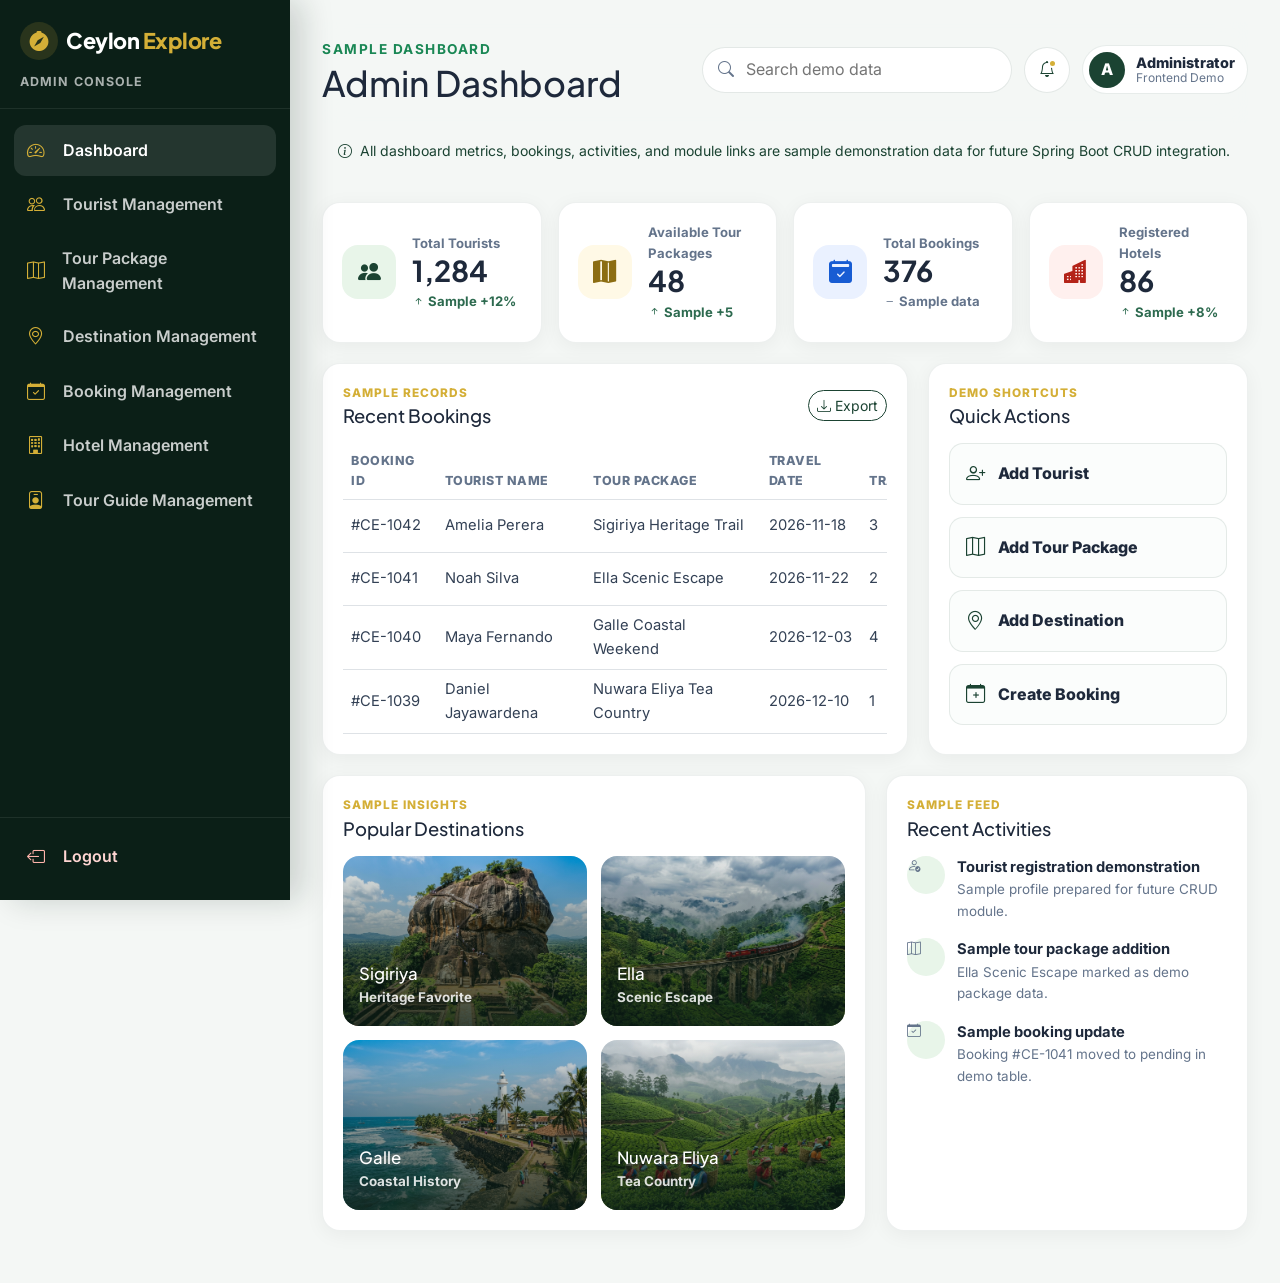
==== tourism-management/admin-dashboard.html @ 9475d103 "Add hotel management functionality with local storage support - Implemented hotel management feature" ====
<!DOCTYPE html>
<html lang="en">
<head>
    <meta charset="UTF-8">
    <meta name="viewport" content="width=device-width, initial-scale=1.0">
    <title>Admin Dashboard | Ceylon Explore</title>
    <meta name="description" content="Ceylon Explore administrator dashboard frontend demonstration with sample tourism management data.">

    <!-- Google Fonts -->
    <link rel="preconnect" href="https://fonts.googleapis.com">
    <link rel="preconnect" href="https://fonts.gstatic.com" crossorigin>
    <link href="https://fonts.googleapis.com/css2?family=Inter:wght@300;400;500;600;700&family=Plus+Jakarta+Sans:wght@400;500;600;700;800&display=swap" rel="stylesheet">

    <!-- Bootstrap 5 CSS -->
    <link href="https://cdn.jsdelivr.net/npm/bootstrap@5.3.2/dist/css/bootstrap.min.css" rel="stylesheet">

    <!-- Bootstrap Icons -->
    <link rel="stylesheet" href="https://cdn.jsdelivr.net/npm/bootstrap-icons@1.11.1/font/bootstrap-icons.css">

    <!-- Shared and Page CSS -->
    <link rel="stylesheet" href="css/style.css">
    <link rel="stylesheet" href="css/admin-dashboard.css">
</head>
<body class="admin-dashboard-body">
    <div class="dashboard-shell">
        <aside class="admin-sidebar" id="adminSidebar" aria-label="Admin dashboard navigation">
            <div class="sidebar-header">
                <a class="admin-brand d-flex align-items-center text-decoration-none" href="index.html" aria-label="Ceylon Explore home">
                    <span class="brand-icon me-2">
                        <i class="bi bi-compass-fill"></i>
                    </span>
                    <span class="brand-text">Ceylon <span class="text-gold">Explore</span></span>
                </a>
                <span class="sidebar-label">Admin Console</span>
            </div>

            <nav class="sidebar-nav">
                <a class="sidebar-link active" href="#dashboardOverview" data-module="Dashboard">
                    <i class="bi bi-speedometer2"></i>
                    <span>Dashboard</span>
                </a>
                <a class="sidebar-link module-placeholder" href="#" data-module="Tourist Management">
                    <i class="bi bi-people"></i>
                    <span>Tourist Management</span>
                </a>
                <a class="sidebar-link module-placeholder" href="#" data-module="Tour Package Management">
                    <i class="bi bi-map"></i>
                    <span>Tour Package Management</span>
                </a>
                <a class="sidebar-link" href="destinations.html" data-module="Destination Management">
                    <i class="bi bi-geo-alt"></i>
                    <span>Destination Management</span>
                </a>
                <a class="sidebar-link module-placeholder" href="#" data-module="Booking Management">
                    <i class="bi bi-calendar-check"></i>
                    <span>Booking Management</span>
                </a>
                <a class="sidebar-link" href="hotels.html" data-module="Hotel Management">
                    <i class="bi bi-building"></i>
                    <span>Hotel Management</span>
                </a>
                <a class="sidebar-link module-placeholder" href="#" data-module="Tour Guide Management">
                    <i class="bi bi-person-badge"></i>
                    <span>Tour Guide Management</span>
                </a>
            </nav>

            <div class="sidebar-footer">
                <a class="sidebar-link logout-link" href="admin-login.html">
                    <i class="bi bi-box-arrow-left"></i>
                    <span>Logout</span>
                </a>
            </div>
        </aside>

        <div class="sidebar-backdrop" id="sidebarBackdrop" aria-hidden="true"></div>

        <main class="dashboard-main" id="dashboardOverview">
            <header class="admin-topbar">
                <div class="d-flex align-items-center gap-3">
                    <button class="icon-button sidebar-toggle" type="button" id="sidebarToggle" aria-label="Toggle sidebar" aria-controls="adminSidebar" aria-expanded="false">
                        <i class="bi bi-list"></i>
                    </button>
                    <div>
                        <span class="section-badge text-uppercase fw-bold text-success">Sample Dashboard</span>
                        <h1 class="page-title mb-0">Admin Dashboard</h1>
                    </div>
                </div>

                <div class="topbar-actions">
                    <label class="search-box" for="dashboardSearch">
                        <i class="bi bi-search"></i>
                        <input type="search" id="dashboardSearch" placeholder="Search demo data">
                    </label>
                    <button class="icon-button notification-button" type="button" id="notificationButton" aria-label="View notifications">
                        <i class="bi bi-bell"></i>
                        <span class="notification-dot" aria-hidden="true"></span>
                    </button>
                    <div class="admin-profile" aria-label="Administrator profile">
                        <span class="profile-avatar">A</span>
                        <div>
                            <span class="profile-name">Administrator</span>
                            <span class="profile-role">Frontend Demo</span>
                        </div>
                    </div>
                </div>
            </header>

            <div class="demo-note alert alert-success-subtle text-emerald border-0 rounded-3 small mb-4" role="note">
                <i class="bi bi-info-circle me-1"></i>
                All dashboard metrics, bookings, activities, and module links are sample demonstration data for future Spring Boot CRUD integration.
            </div>

            <section class="stats-grid" aria-label="Sample dashboard statistics">
                <article class="stat-card">
                    <div class="stat-icon emerald"><i class="bi bi-people-fill"></i></div>
                    <div>
                        <span class="stat-label">Total Tourists</span>
                        <strong class="stat-value">1,284</strong>
                        <span class="stat-trend positive"><i class="bi bi-arrow-up-short"></i> Sample +12%</span>
                    </div>
                </article>
                <article class="stat-card">
                    <div class="stat-icon gold"><i class="bi bi-map-fill"></i></div>
                    <div>
                        <span class="stat-label">Available Tour Packages</span>
                        <strong class="stat-value">48</strong>
                        <span class="stat-trend positive"><i class="bi bi-arrow-up-short"></i> Sample +5</span>
                    </div>
                </article>
                <article class="stat-card">
                    <div class="stat-icon blue"><i class="bi bi-calendar2-check-fill"></i></div>
                    <div>
                        <span class="stat-label">Total Bookings</span>
                        <strong class="stat-value">376</strong>
                        <span class="stat-trend neutral"><i class="bi bi-dash"></i> Sample data</span>
                    </div>
                </article>
                <article class="stat-card">
                    <div class="stat-icon rose"><i class="bi bi-buildings-fill"></i></div>
                    <div>
                        <span class="stat-label">Registered Hotels</span>
                        <strong class="stat-value">86</strong>
                        <span class="stat-trend positive"><i class="bi bi-arrow-up-short"></i> Sample +8%</span>
                    </div>
                </article>
            </section>

            <div class="dashboard-content-grid">
                <section class="dashboard-panel bookings-panel">
                    <div class="panel-header">
                        <div>
                            <span class="panel-eyebrow">Sample Records</span>
                            <h2>Recent Bookings</h2>
                        </div>
                        <button class="btn btn-outline-emerald btn-sm rounded-pill demo-action" type="button" data-action="Export bookings">
                            <i class="bi bi-download me-1"></i>Export
                        </button>
                    </div>

                    <div class="table-responsive">
                        <table class="table align-middle admin-table">
                            <thead>
                                <tr>
                                    <th scope="col">Booking ID</th>
                                    <th scope="col">Tourist Name</th>
                                    <th scope="col">Tour Package</th>
                                    <th scope="col">Travel Date</th>
                                    <th scope="col">Travelers</th>
                                    <th scope="col">Booking Status</th>
                                    <th scope="col">Actions</th>
                                </tr>
                            </thead>
                            <tbody>
                                <tr>
                                    <td>#CE-1042</td>
                                    <td>Amelia Perera</td>
                                    <td>Sigiriya Heritage Trail</td>
                                    <td>2026-11-18</td>
                                    <td>3</td>
                                    <td><span class="status-badge confirmed">Confirmed</span></td>
                                    <td>
                                        <button class="table-action demo-action" type="button" data-action="View booking #CE-1042" aria-label="View booking CE-1042"><i class="bi bi-eye"></i></button>
                                    </td>
                                </tr>
                                <tr>
                                    <td>#CE-1041</td>
                                    <td>Noah Silva</td>
                                    <td>Ella Scenic Escape</td>
                                    <td>2026-11-22</td>
                                    <td>2</td>
                                    <td><span class="status-badge pending">Pending</span></td>
                                    <td>
                                        <button class="table-action demo-action" type="button" data-action="View booking #CE-1041" aria-label="View booking CE-1041"><i class="bi bi-eye"></i></button>
                                    </td>
                                </tr>
                                <tr>
                                    <td>#CE-1040</td>
                                    <td>Maya Fernando</td>
                                    <td>Galle Coastal Weekend</td>
                                    <td>2026-12-03</td>
                                    <td>4</td>
                                    <td><span class="status-badge confirmed">Confirmed</span></td>
                                    <td>
                                        <button class="table-action demo-action" type="button" data-action="View booking #CE-1040" aria-label="View booking CE-1040"><i class="bi bi-eye"></i></button>
                                    </td>
                                </tr>
                                <tr>
                                    <td>#CE-1039</td>
                                    <td>Daniel Jayawardena</td>
                                    <td>Nuwara Eliya Tea Country</td>
                                    <td>2026-12-10</td>
                                    <td>1</td>
                                    <td><span class="status-badge cancelled">Cancelled</span></td>
                                    <td>
                                        <button class="table-action demo-action" type="button" data-action="View booking #CE-1039" aria-label="View booking CE-1039"><i class="bi bi-eye"></i></button>
                                    </td>
                                </tr>
                            </tbody>
                        </table>
                    </div>
                </section>

                <section class="dashboard-panel quick-actions-panel">
                    <div class="panel-header">
                        <div>
                            <span class="panel-eyebrow">Demo Shortcuts</span>
                            <h2>Quick Actions</h2>
                        </div>
                    </div>
                    <div class="quick-actions-list">
                        <button class="quick-action demo-action" type="button" data-action="Add Tourist">
                            <i class="bi bi-person-plus"></i>
                            <span>Add Tourist</span>
                        </button>
                        <button class="quick-action demo-action" type="button" data-action="Add Tour Package">
                            <i class="bi bi-map"></i>
                            <span>Add Tour Package</span>
                        </button>
                        <button class="quick-action demo-action" type="button" data-action="Add Destination">
                            <i class="bi bi-geo-alt"></i>
                            <span>Add Destination</span>
                        </button>
                        <button class="quick-action demo-action" type="button" data-action="Create Booking">
                            <i class="bi bi-calendar-plus"></i>
                            <span>Create Booking</span>
                        </button>
                    </div>
                </section>
            </div>

            <div class="dashboard-content-grid lower-grid">
                <section class="dashboard-panel destinations-panel">
                    <div class="panel-header">
                        <div>
                            <span class="panel-eyebrow">Sample Insights</span>
                            <h2>Popular Destinations</h2>
                        </div>
                    </div>
                    <div class="destination-mini-grid">
                        <article class="destination-mini-card">
                            <img src="assets/images/sigiriya.jpg" alt="Sigiriya Rock Fortress">
                            <div>
                                <h3>Sigiriya</h3>
                                <span>Heritage Favorite</span>
                            </div>
                        </article>
                        <article class="destination-mini-card">
                            <img src="assets/images/ella.jpg" alt="Ella mountains and bridge">
                            <div>
                                <h3>Ella</h3>
                                <span>Scenic Escape</span>
                            </div>
                        </article>
                        <article class="destination-mini-card">
                            <img src="assets/images/galle.jpg" alt="Galle Fort coastline">
                            <div>
                                <h3>Galle</h3>
                                <span>Coastal History</span>
                            </div>
                        </article>
                        <article class="destination-mini-card">
                            <img src="assets/images/nuwara-eliya.jpg" alt="Nuwara Eliya tea hills">
                            <div>
                                <h3>Nuwara Eliya</h3>
                                <span>Tea Country</span>
                            </div>
                        </article>
                    </div>
                </section>

                <section class="dashboard-panel activities-panel">
                    <div class="panel-header">
                        <div>
                            <span class="panel-eyebrow">Sample Feed</span>
                            <h2>Recent Activities</h2>
                        </div>
                    </div>
                    <ul class="activity-list">
                        <li>
                            <span class="activity-icon"><i class="bi bi-person-check"></i></span>
                            <div>
                                <strong>Tourist registration demonstration</strong>
                                <span>Sample profile prepared for future CRUD module.</span>
                            </div>
                        </li>
                        <li>
                            <span class="activity-icon"><i class="bi bi-map"></i></span>
                            <div>
                                <strong>Sample tour package addition</strong>
                                <span>Ella Scenic Escape marked as demo package data.</span>
                            </div>
                        </li>
                        <li>
                            <span class="activity-icon"><i class="bi bi-calendar-check"></i></span>
                            <div>
                                <strong>Sample booking update</strong>
                                <span>Booking #CE-1041 moved to pending in demo table.</span>
                            </div>
                        </li>
                    </ul>
                </section>
            </div>
        </main>
    </div>

    <div class="toast-container position-fixed bottom-0 end-0 p-3">
        <div id="demoToast" class="toast border-0 shadow-lg" role="status" aria-live="polite" aria-atomic="true">
            <div class="toast-header bg-emerald text-white">
                <i class="bi bi-info-circle me-2 text-gold"></i>
                <strong class="me-auto">Ceylon Explore Demo</strong>
                <button type="button" class="btn-close btn-close-white" data-bs-dismiss="toast" aria-label="Close"></button>
            </div>
            <div class="toast-body" id="demoToastBody"></div>
        </div>
    </div>

    <!-- Bootstrap 5 JS Bundle -->
    <script src="https://cdn.jsdelivr.net/npm/bootstrap@5.3.2/dist/js/bootstrap.bundle.min.js"></script>

    <!-- Page JS -->
    <script src="js/admin-dashboard.js"></script>
</body>
</html>
---- tourism-management/css/style.css ----
/* ==========================================================================
   Ceylon Explore - Tourism Management System
   Custom CSS Styling - Nature-Inspired Sri Lanka Theme
   ========================================================================== */

/* --------------------------------------------------------------------------
   1. Root Variables & Theme Tokens
   -------------------------------------------------------------------------- */
:root {
    /* Color Palette */
    --primary-emerald: #1b4332;
    --emerald-hover: #143527;
    --accent-green: #2d6a4f;
    --leaf-green: #52b788;
    --emerald-light-bg: #e8f5e9;
    
    --primary-gold: #d4af37;
    --gold-hover: #b89428;
    --gold-light-bg: #fff9e6;
    
    --bg-light: #f8f9fa;
    --card-bg: #ffffff;
    --dark-emerald: #0b1f17;
    
    --text-dark: #1e293b;
    --text-body: #334155;
    --text-muted: #64748b;
    --text-white-80: rgba(255, 255, 255, 0.85);
    --text-white-60: rgba(255, 255, 255, 0.65);
    
    /* Typography */
    --font-heading: 'Plus Jakarta Sans', -apple-system, BlinkMacSystemFont, sans-serif;
    --font-body: 'Inter', -apple-system, BlinkMacSystemFont, sans-serif;
    
    /* Transitions & Shadows */
    --transition-smooth: all 0.3s cubic-bezier(0.16, 1, 0.3, 1);
    --shadow-subtle: 0 4px 20px rgba(0, 0, 0, 0.05);
    --shadow-hover: 0 12px 30px rgba(27, 67, 50, 0.12);
    --shadow-glass: 0 8px 32px 0 rgba(0, 0, 0, 0.2);
}

/* --------------------------------------------------------------------------
   2. Base Styles & Typography
   -------------------------------------------------------------------------- */
html {
    scroll-behavior: smooth;
}

body {
    font-family: var(--font-body);
    color: var(--text-body);
    background-color: var(--bg-light);
    line-height: 1.6;
    overflow-x: hidden;
}

h1, h2, h3, h4, h5, h6, .brand-text {
    font-family: var(--font-heading);
    color: var(--text-dark);
}

.py-6 {
    padding-top: 5rem;
    padding-bottom: 5rem;
}

.text-gold {
    color: var(--primary-gold) !important;
}

.text-emerald {
    color: var(--primary-emerald) !important;
}

.bg-emerald {
    background-color: var(--primary-emerald) !important;
}

.bg-gold {
    background-color: var(--primary-gold) !important;
}

.bg-dark-emerald {
    background-color: var(--dark-emerald) !important;
}

.bg-emerald-subtle {
    background-color: var(--emerald-light-bg) !important;
}

.bg-gold-subtle {
    background-color: var(--gold-light-bg) !important;
}

.max-w-700 {
    max-width: 700px;
}

.title-divider {
    height: 4px;
    width: 60px;
    background: linear-gradient(90deg, var(--primary-emerald), var(--primary-gold));
    border-radius: 2px;
}

.section-badge {
    font-size: 0.85rem;
    letter-spacing: 1.5px;
}

/* --------------------------------------------------------------------------
   3. Custom Buttons & Interactivity
   -------------------------------------------------------------------------- */
.btn-emerald {
    background-color: var(--primary-emerald);
    color: #ffffff;
    border: none;
    transition: var(--transition-smooth);
}

.btn-emerald:hover, .btn-emerald:focus {
    background-color: var(--emerald-hover);
    color: #ffffff;
    transform: translateY(-2px);
    box-shadow: 0 6px 16px rgba(27, 67, 50, 0.25);
}

.btn-gold {
    background-color: var(--primary-gold);
    color: #ffffff;
    border: none;
    transition: var(--transition-smooth);
}

.btn-gold:hover, .btn-gold:focus {
    background-color: var(--gold-hover);
    color: #ffffff;
    transform: translateY(-2px);
    box-shadow: 0 6px 16px rgba(212, 175, 55, 0.3);
}

.btn-outline-emerald {
    border: 1.5px solid var(--primary-emerald);
    color: var(--primary-emerald);
    background-color: transparent;
    transition: var(--transition-smooth);
}

.btn-outline-emerald:hover, .btn-outline-emerald:focus {
    background-color: var(--primary-emerald);
    color: #ffffff;
    transform: translateY(-2px);
}

.btn-admin-login {
    border: 1.5px solid var(--primary-gold);
    color: var(--primary-gold);
    background-color: rgba(212, 175, 55, 0.08);
    font-weight: 600;
    font-size: 0.9rem;
    padding: 0.5rem 1.25rem;
    border-radius: 50px;
    transition: var(--transition-smooth);
}

.btn-admin-login:hover {
    background-color: var(--primary-gold);
    color: #ffffff;
    box-shadow: 0 4px 12px rgba(212, 175, 55, 0.3);
    transform: translateY(-1px);
}

/* --------------------------------------------------------------------------
   4. Navigation Bar
   -------------------------------------------------------------------------- */
.navbar {
    padding: 1.2rem 0;
    transition: var(--transition-smooth);
    background: transparent;
}

.navbar.navbar-scrolled {
    background: rgba(11, 31, 23, 0.92) !important;
    backdrop-filter: blur(12px);
    padding: 0.75rem 0;
    box-shadow: 0 4px 20px rgba(0, 0, 0, 0.15);
}

.brand-icon {
    width: 38px;
    height: 38px;
    background: rgba(212, 175, 55, 0.15);
    color: var(--primary-gold);
    border-radius: 50%;
    display: flex;
    align-items: center;
    justify-content: center;
    font-size: 1.25rem;
}

.brand-text {
    font-size: 1.35rem;
    font-weight: 800;
    letter-spacing: -0.5px;
    color: #ffffff;
}

.navbar-nav .nav-link {
    color: rgba(255, 255, 255, 0.85);
    font-weight: 500;
    font-size: 0.95rem;
    padding: 0.5rem 1rem !important;
    transition: var(--transition-smooth);
    position: relative;
}

.navbar-nav .nav-link:hover,
.navbar-nav .nav-link.active {
    color: var(--primary-gold) !important;
}

.navbar-nav .nav-link.active::after {
    content: '';
    position: absolute;
    bottom: 0;
    left: 1rem;
    right: 1rem;
    height: 2px;
    background-color: var(--primary-gold);
    border-radius: 2px;
}

/* --------------------------------------------------------------------------
   5. Hero Section & Search Panel
   -------------------------------------------------------------------------- */
.hero-section {
    min-height: 100vh;
    background: url('../assets/images/hero-bg.jpg') no-repeat center center / cover;
    padding-top: 140px;
    padding-bottom: 80px;
}

.hero-overlay {
    position: absolute;
    top: 0;
    left: 0;
    width: 100%;
    height: 100%;
    background: linear-gradient(180deg, rgba(11, 31, 23, 0.75) 0%, rgba(11, 31, 23, 0.6) 50%, rgba(11, 31, 23, 0.85) 100%);
    z-index: 1;
}

.hero-title {
    font-size: 3.5rem;
    letter-spacing: -1px;
    text-shadow: 0 4px 12px rgba(0, 0, 0, 0.3);
}

.hero-subtitle {
    max-width: 760px;
    font-size: 1.2rem;
    text-shadow: 0 2px 8px rgba(0, 0, 0, 0.3);
}

.search-panel-wrapper {
    max-width: 950px;
    width: 100%;
}

.search-panel {
    background: rgba(255, 255, 255, 0.95);
    backdrop-filter: blur(16px);
    border: 1px solid rgba(255, 255, 255, 0.3);
}

.search-panel .form-select,
.search-panel .form-control {
    border-radius: 12px;
    font-size: 0.95rem;
}

.search-panel .form-select:focus,
.search-panel .form-control:focus {
    box-shadow: 0 0 0 3px rgba(45, 106, 79, 0.2);
    border-color: var(--accent-green);
}

/* --------------------------------------------------------------------------
   6. Popular Destination Cards
   -------------------------------------------------------------------------- */
.destination-card {
    transition: var(--transition-smooth);
}

.destination-card:hover {
    transform: translateY(-8px);
    box-shadow: var(--shadow-hover) !important;
}

.card-img-wrapper {
    height: 230px;
}

.destination-img {
    width: 100%;
    height: 100%;
    object-fit: cover;
    transition: transform 0.6s ease;
}

.destination-card:hover .destination-img {
    transform: scale(1.08);
}

.badge-tag {
    position: absolute;
    top: 15px;
    right: 15px;
    color: #ffffff;
    font-size: 0.75rem;
    font-weight: 600;
    padding: 5px 12px;
    border-radius: 50px;
    letter-spacing: 0.5px;
}

/* --------------------------------------------------------------------------
   7. Tour Packages Section
   -------------------------------------------------------------------------- */
.package-card {
    transition: var(--transition-smooth);
}

.package-card:hover {
    transform: translateY(-8px);
    box-shadow: var(--shadow-hover) !important;
}

.package-img-container {
    height: 190px;
    overflow: hidden;
}

.package-img {
    height: 100%;
    object-fit: cover;
    transition: transform 0.6s ease;
}

.package-card:hover .package-img {
    transform: scale(1.08);
}

.package-badge {
    position: absolute;
    top: 12px;
    left: 12px;
    color: #ffffff;
    font-size: 0.75rem;
    font-weight: 700;
    padding: 4px 12px;
    border-radius: 50px;
}

/* --------------------------------------------------------------------------
   8. Feature Cards & Hotel Section
   -------------------------------------------------------------------------- */
.feature-card {
    border: 1px solid rgba(0, 0, 0, 0.03);
    transition: var(--transition-smooth);
}

.feature-card:hover {
    transform: translateY(-6px);
    box-shadow: var(--shadow-hover) !important;
    border-color: rgba(45, 106, 79, 0.15);
}

.feature-icon-wrapper {
    width: 70px;
    height: 70px;
}

.hotel-card {
    transition: var(--transition-smooth);
}

.hotel-card:hover {
    transform: translateY(-6px);
    box-shadow: var(--shadow-hover) !important;
}

.hotel-img {
    height: 200px;
    object-fit: cover;
}

/* --------------------------------------------------------------------------
   9. About Us Section
   -------------------------------------------------------------------------- */
.about-experience-badge {
    bottom: -20px;
    right: -20px;
    border: 1px solid rgba(0, 0, 0, 0.05);
}

/* --------------------------------------------------------------------------
   10. CTA Section
   -------------------------------------------------------------------------- */
.cta-section {
    background: url('../assets/images/cta-bg.jpg') no-repeat center center / cover;
}

.cta-overlay {
    position: absolute;
    top: 0;
    left: 0;
    width: 100%;
    height: 100%;
    background: linear-gradient(135deg, rgba(27, 67, 50, 0.9) 0%, rgba(11, 31, 23, 0.85) 100%);
    z-index: 1;
}

/* --------------------------------------------------------------------------
   11. Testimonials & Avatar
   -------------------------------------------------------------------------- */
.testimonial-card {
    border: 1px solid rgba(0, 0, 0, 0.03);
    transition: var(--transition-smooth);
}

.testimonial-card:hover {
    transform: translateY(-6px);
    box-shadow: var(--shadow-hover) !important;
}

.avatar-img {
    width: 48px;
    height: 48px;
    object-fit: cover;
    border: 2px solid var(--primary-gold);
}

/* --------------------------------------------------------------------------
   12. Footer & Links
   -------------------------------------------------------------------------- */
.footer-links a {
    color: var(--text-white-60);
    text-decoration: none;
    transition: var(--transition-smooth);
}

.footer-links a:hover {
    color: var(--primary-gold);
    padding-left: 5px;
}

.social-btn {
    width: 36px;
    height: 36px;
    background: rgba(255, 255, 255, 0.08);
    color: #ffffff;
    border-radius: 50%;
    display: flex;
    align-items: center;
    justify-content: center;
    text-decoration: none;
    transition: var(--transition-smooth);
}

.social-btn:hover {
    background: var(--primary-gold);
    color: #ffffff;
    transform: translateY(-3px);
}

/* --------------------------------------------------------------------------
   13. Back to Top Button
   -------------------------------------------------------------------------- */
.back-to-top {
    position: fixed;
    bottom: 30px;
    right: 30px;
    width: 48px;
    height: 48px;
    display: flex;
    align-items: center;
    justify-content: center;
    z-index: 999;
    opacity: 0;
    visibility: hidden;
    transition: var(--transition-smooth);
}

.back-to-top.show-back-to-top {
    opacity: 1;
    visibility: visible;
}

.back-to-top:hover {
    transform: translateY(-4px);
    box-shadow: 0 8px 24px rgba(27, 67, 50, 0.35);
}

/* --------------------------------------------------------------------------
   14. Responsive Layout Adjustments
   -------------------------------------------------------------------------- */
@media (max-width: 991.98px) {
    .hero-title {
        font-size: 2.5rem;
    }
    .navbar {
        background: rgba(11, 31, 23, 0.95) !important;
    }
    .navbar-collapse {
        padding: 1.5rem 0;
    }
    .navbar-nav .nav-link.active::after {
        display: none;
    }
}

@media (max-width: 575.98px) {
    .hero-title {
        font-size: 2rem;
    }
    .hero-subtitle {
        font-size: 1rem;
    }
    .hero-buttons {
        flex-direction: column;
    }
    .py-6 {
        padding-top: 3.5rem;
        padding-bottom: 3.5rem;
    }
}
---- tourism-management/css/admin-dashboard.css ----
/* ==========================================================================
   Ceylon Explore - Admin Dashboard
   ========================================================================== */

.admin-dashboard-body {
    background: #f4f7f5;
    color: var(--text-body);
}

.dashboard-shell {
    min-height: 100vh;
    display: flex;
}

.admin-sidebar {
    position: fixed;
    inset: 0 auto 0 0;
    width: 290px;
    background: var(--dark-emerald);
    color: #ffffff;
    display: flex;
    flex-direction: column;
    z-index: 1040;
    box-shadow: 12px 0 30px rgba(11, 31, 23, 0.18);
}

.sidebar-header {
    padding: 1.4rem 1.25rem 1rem;
    border-bottom: 1px solid rgba(255, 255, 255, 0.08);
}

.sidebar-label {
    display: block;
    margin-top: 0.75rem;
    color: var(--text-white-60);
    font-size: 0.78rem;
    font-weight: 700;
    letter-spacing: 1.1px;
    text-transform: uppercase;
}

.sidebar-nav {
    flex: 1;
    padding: 1rem 0.85rem;
    overflow-y: auto;
}

.sidebar-footer {
    padding: 0.85rem;
    border-top: 1px solid rgba(255, 255, 255, 0.08);
}

.sidebar-link {
    display: flex;
    align-items: center;
    gap: 0.85rem;
    min-height: 46px;
    padding: 0.7rem 0.85rem;
    margin-bottom: 0.25rem;
    color: rgba(255, 255, 255, 0.78);
    text-decoration: none;
    border-radius: 12px;
    font-weight: 600;
    transition: var(--transition-smooth);
}

.sidebar-link i {
    width: 22px;
    font-size: 1.1rem;
    color: var(--primary-gold);
}

.sidebar-link:hover,
.sidebar-link:focus,
.sidebar-link.active {
    color: #ffffff;
    background: rgba(255, 255, 255, 0.1);
}

.logout-link {
    color: #ffd5d2;
}

.logout-link i {
    color: #ffb4ab;
}

.dashboard-main {
    width: calc(100% - 290px);
    margin-left: 290px;
    padding: 1.4rem clamp(1rem, 3vw, 2rem) 2rem;
}

.admin-topbar {
    position: sticky;
    top: 0;
    z-index: 100;
    display: flex;
    align-items: center;
    justify-content: space-between;
    gap: 1rem;
    padding: 0.85rem 0 1.25rem;
    background: rgba(244, 247, 245, 0.92);
    backdrop-filter: blur(14px);
}

.page-title {
    font-size: clamp(1.65rem, 3vw, 2.2rem);
    letter-spacing: 0;
}

.topbar-actions {
    display: flex;
    align-items: center;
    justify-content: flex-end;
    gap: 0.75rem;
}

.search-box {
    min-width: min(310px, 32vw);
    height: 46px;
    display: flex;
    align-items: center;
    gap: 0.65rem;
    padding: 0 0.9rem;
    border: 1px solid rgba(27, 67, 50, 0.12);
    border-radius: 999px;
    background: #ffffff;
    color: var(--text-muted);
}

.search-box input {
    width: 100%;
    border: 0;
    outline: 0;
    background: transparent;
    color: var(--text-body);
    font: inherit;
}

.icon-button {
    width: 46px;
    height: 46px;
    display: inline-flex;
    align-items: center;
    justify-content: center;
    border: 1px solid rgba(27, 67, 50, 0.12);
    border-radius: 50%;
    background: #ffffff;
    color: var(--primary-emerald);
    transition: var(--transition-smooth);
}

.icon-button:hover,
.icon-button:focus {
    background: var(--primary-emerald);
    color: #ffffff;
}

.sidebar-toggle {
    display: none;
}

.notification-button {
    position: relative;
}

.notification-dot {
    position: absolute;
    top: 11px;
    right: 12px;
    width: 9px;
    height: 9px;
    background: var(--primary-gold);
    border: 2px solid #ffffff;
    border-radius: 50%;
}

.admin-profile {
    display: flex;
    align-items: center;
    gap: 0.7rem;
    min-height: 46px;
    padding: 0.35rem 0.75rem 0.35rem 0.35rem;
    background: #ffffff;
    border: 1px solid rgba(27, 67, 50, 0.1);
    border-radius: 999px;
}

.profile-avatar {
    width: 36px;
    height: 36px;
    display: inline-flex;
    align-items: center;
    justify-content: center;
    border-radius: 50%;
    background: var(--primary-emerald);
    color: #ffffff;
    font-weight: 800;
}

.profile-name,
.profile-role {
    display: block;
    line-height: 1.2;
}

.profile-name {
    color: var(--text-dark);
    font-size: 0.9rem;
    font-weight: 800;
}

.profile-role {
    color: var(--text-muted);
    font-size: 0.75rem;
}

.stats-grid {
    display: grid;
    grid-template-columns: repeat(4, minmax(0, 1fr));
    gap: 1rem;
    margin-bottom: 1.25rem;
}

.stat-card,
.dashboard-panel {
    background: #ffffff;
    border: 1px solid rgba(27, 67, 50, 0.08);
    border-radius: 18px;
    box-shadow: var(--shadow-subtle);
}

.stat-card {
    display: flex;
    align-items: center;
    gap: 1rem;
    padding: 1.2rem;
}

.stat-icon {
    width: 54px;
    height: 54px;
    flex: 0 0 54px;
    display: inline-flex;
    align-items: center;
    justify-content: center;
    border-radius: 16px;
    font-size: 1.45rem;
}

.stat-icon.emerald {
    color: var(--primary-emerald);
    background: var(--emerald-light-bg);
}

.stat-icon.gold {
    color: #8c6d12;
    background: var(--gold-light-bg);
}

.stat-icon.blue {
    color: #175cd3;
    background: #eaf1ff;
}

.stat-icon.rose {
    color: #b42318;
    background: #fff0ee;
}

.stat-label,
.stat-trend {
    display: block;
    font-size: 0.82rem;
}

.stat-label {
    color: var(--text-muted);
    font-weight: 700;
}

.stat-value {
    display: block;
    color: var(--text-dark);
    font-family: var(--font-heading);
    font-size: 1.8rem;
    line-height: 1.15;
}

.stat-trend {
    margin-top: 0.25rem;
    font-weight: 700;
}

.stat-trend.positive {
    color: var(--accent-green);
}

.stat-trend.neutral {
    color: var(--text-muted);
}

.dashboard-content-grid {
    display: grid;
    grid-template-columns: minmax(0, 1.8fr) minmax(320px, 0.8fr);
    gap: 1.25rem;
    margin-bottom: 1.25rem;
}

.dashboard-panel {
    padding: 1.25rem;
}

.panel-header {
    display: flex;
    align-items: center;
    justify-content: space-between;
    gap: 1rem;
    margin-bottom: 1rem;
}

.panel-eyebrow {
    display: block;
    color: var(--primary-gold);
    font-size: 0.74rem;
    font-weight: 800;
    letter-spacing: 1px;
    text-transform: uppercase;
}

.panel-header h2 {
    margin: 0.15rem 0 0;
    font-size: 1.15rem;
    letter-spacing: 0;
}

.admin-table {
    min-width: 820px;
    margin-bottom: 0;
}

.admin-table th {
    color: var(--text-muted);
    font-size: 0.78rem;
    font-weight: 800;
    text-transform: uppercase;
    letter-spacing: 0.5px;
}

.admin-table td {
    color: var(--text-body);
    font-size: 0.92rem;
}

.status-badge {
    display: inline-flex;
    align-items: center;
    justify-content: center;
    min-width: 92px;
    padding: 0.35rem 0.7rem;
    border-radius: 999px;
    font-size: 0.78rem;
    font-weight: 800;
}

.status-badge.confirmed {
    color: var(--primary-emerald);
    background: var(--emerald-light-bg);
}

.status-badge.pending {
    color: #8c6d12;
    background: var(--gold-light-bg);
}

.status-badge.cancelled {
    color: #b42318;
    background: #fff0ee;
}

.table-action {
    width: 36px;
    height: 36px;
    border: 1px solid rgba(27, 67, 50, 0.12);
    border-radius: 50%;
    background: #ffffff;
    color: var(--primary-emerald);
}

.quick-actions-list {
    display: grid;
    gap: 0.75rem;
}

.quick-action {
    min-height: 58px;
    display: flex;
    align-items: center;
    gap: 0.8rem;
    width: 100%;
    padding: 0.9rem 1rem;
    border: 1px solid rgba(27, 67, 50, 0.1);
    border-radius: 14px;
    background: #fbfdfc;
    color: var(--text-dark);
    font-weight: 800;
    text-align: left;
    transition: var(--transition-smooth);
}

.quick-action i {
    color: var(--primary-emerald);
    font-size: 1.2rem;
}

.quick-action:hover,
.table-action:hover {
    transform: translateY(-2px);
    box-shadow: var(--shadow-hover);
}

.lower-grid {
    grid-template-columns: minmax(0, 1.2fr) minmax(340px, 0.8fr);
}

.destination-mini-grid {
    display: grid;
    grid-template-columns: repeat(2, minmax(0, 1fr));
    gap: 0.9rem;
}

.destination-mini-card {
    position: relative;
    min-height: 170px;
    overflow: hidden;
    border-radius: 16px;
    display: flex;
    align-items: end;
    padding: 1rem;
    color: #ffffff;
    isolation: isolate;
}

.destination-mini-card::after {
    content: '';
    position: absolute;
    inset: 0;
    background: linear-gradient(180deg, rgba(11, 31, 23, 0.08), rgba(11, 31, 23, 0.82));
    z-index: -1;
}

.destination-mini-card img {
    position: absolute;
    inset: 0;
    width: 100%;
    height: 100%;
    object-fit: cover;
    z-index: -2;
}

.destination-mini-card h3 {
    color: #ffffff;
    margin: 0;
    font-size: 1.05rem;
}

.destination-mini-card span {
    color: var(--text-white-80);
    font-size: 0.84rem;
    font-weight: 700;
}

.activity-list {
    list-style: none;
    margin: 0;
    padding: 0;
    display: grid;
    gap: 1rem;
}

.activity-list li {
    display: flex;
    gap: 0.8rem;
}

.activity-icon {
    width: 38px;
    height: 38px;
    flex: 0 0 38px;
    display: inline-flex;
    align-items: center;
    justify-content: center;
    border-radius: 50%;
    background: var(--emerald-light-bg);
    color: var(--primary-emerald);
}

.activity-list strong,
.activity-list span {
    display: block;
}

.activity-list strong {
    color: var(--text-dark);
    font-size: 0.92rem;
}

.activity-list span {
    color: var(--text-muted);
    font-size: 0.84rem;
}

.btn:focus-visible,
.icon-button:focus-visible,
.sidebar-link:focus-visible,
.quick-action:focus-visible,
.table-action:focus-visible,
.search-box:focus-within {
    outline: 3px solid rgba(212, 175, 55, 0.45);
    outline-offset: 3px;
}

@media (max-width: 1199.98px) {
    .stats-grid {
        grid-template-columns: repeat(2, minmax(0, 1fr));
    }

    .dashboard-content-grid,
    .lower-grid {
        grid-template-columns: 1fr;
    }
}

@media (max-width: 991.98px) {
    .admin-sidebar {
        transform: translateX(-100%);
        transition: var(--transition-smooth);
    }

    .admin-sidebar.is-open {
        transform: translateX(0);
    }

    .sidebar-backdrop {
        position: fixed;
        inset: 0;
        z-index: 1030;
        background: rgba(11, 31, 23, 0.45);
        opacity: 0;
        visibility: hidden;
        transition: var(--transition-smooth);
    }

    .sidebar-backdrop.is-visible {
        opacity: 1;
        visibility: visible;
    }

    .dashboard-main {
        width: 100%;
        margin-left: 0;
    }

    .sidebar-toggle {
        display: inline-flex;
    }
}

@media (max-width: 767.98px) {
    .admin-topbar {
        align-items: flex-start;
        flex-direction: column;
    }

    .topbar-actions {
        width: 100%;
        justify-content: space-between;
    }

    .search-box {
        min-width: 0;
        flex: 1;
    }

    .admin-profile {
        padding-right: 0.35rem;
    }

    .admin-profile div {
        display: none;
    }

    .destination-mini-grid {
        grid-template-columns: 1fr;
    }
}

@media (max-width: 575.98px) {
    .dashboard-main {
        padding: 1rem;
    }

    .stats-grid {
        grid-template-columns: 1fr;
    }

    .stat-card {
        align-items: flex-start;
    }

    .panel-header {
        align-items: flex-start;
        flex-direction: column;
    }
}
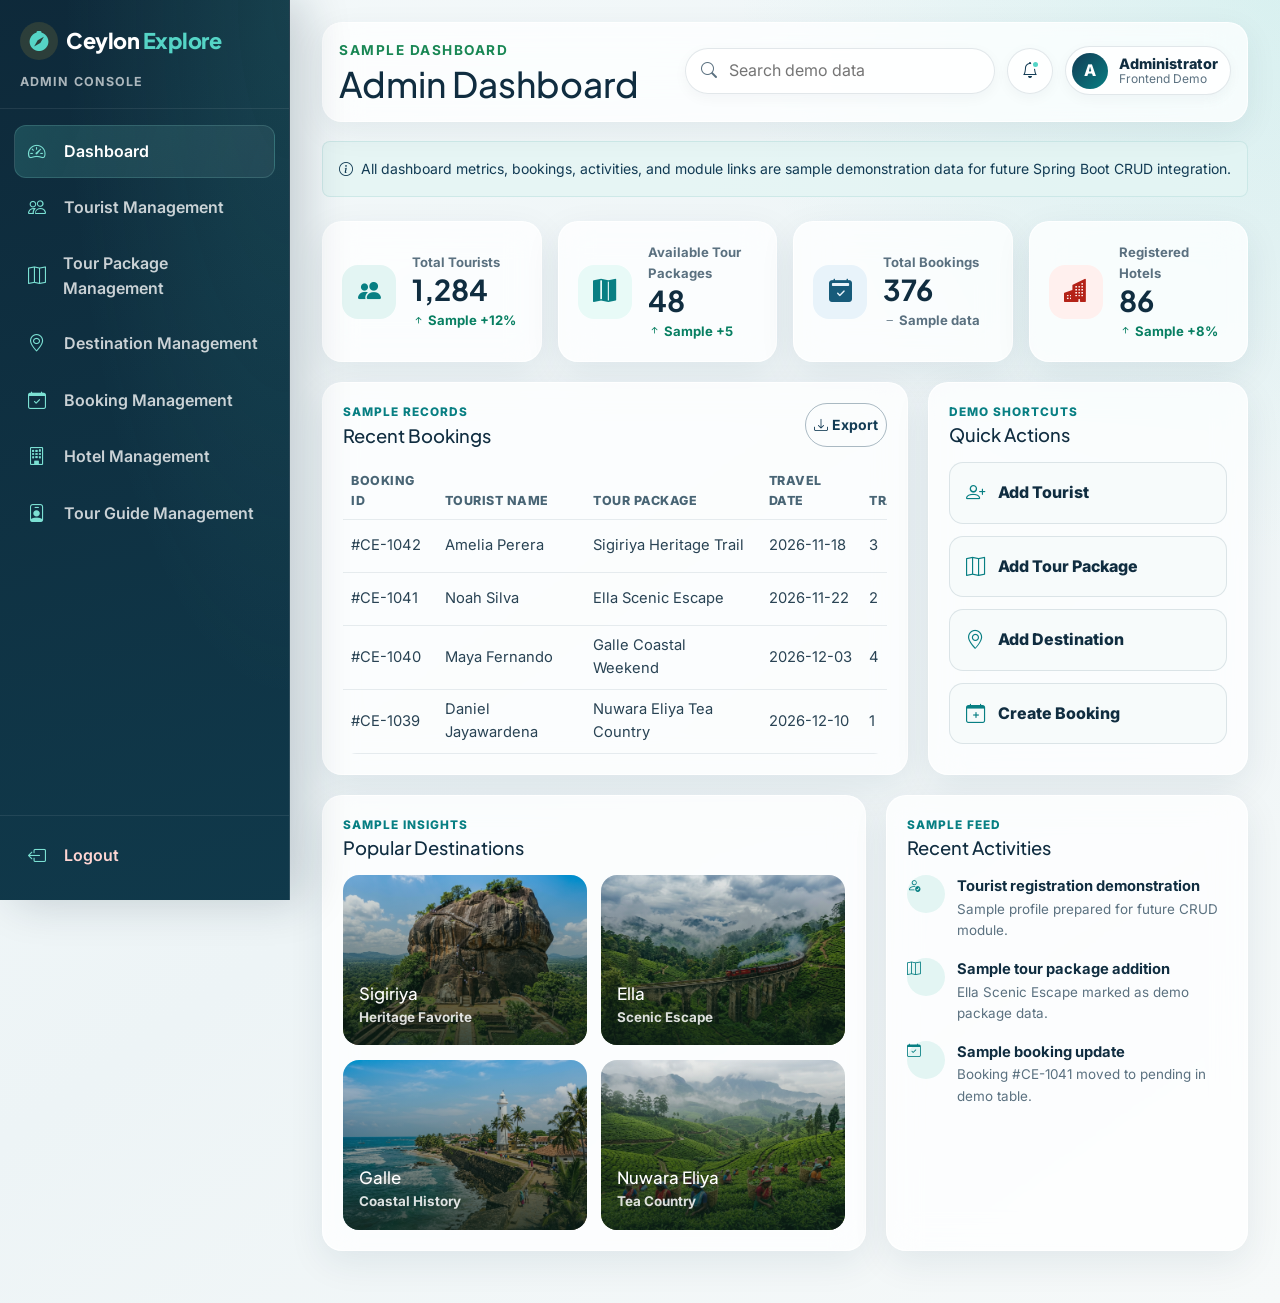
==== commit dca81da8: "feat: Update navigation links and enhance styling for admin dashboard and login pages" ====
--- a/tourism-management/admin-dashboard.html
+++ b/tourism-management/admin-dashboard.html
@@ -43,7 +43,7 @@
                     <i class="bi bi-people"></i>
                     <span>Tourist Management</span>
                 </a>
-                <a class="sidebar-link module-placeholder" href="#" data-module="Tour Package Management">
+                <a class="sidebar-link" href="tour-packages.html" data-module="Tour Package Management">
                     <i class="bi bi-map"></i>
                     <span>Tour Package Management</span>
                 </a>
@@ -51,7 +51,7 @@
                     <i class="bi bi-geo-alt"></i>
                     <span>Destination Management</span>
                 </a>
-                <a class="sidebar-link module-placeholder" href="#" data-module="Booking Management">
+                <a class="sidebar-link" href="bookings.html" data-module="Booking Management">
                     <i class="bi bi-calendar-check"></i>
                     <span>Booking Management</span>
                 </a>
@@ -59,7 +59,7 @@
                     <i class="bi bi-building"></i>
                     <span>Hotel Management</span>
                 </a>
-                <a class="sidebar-link module-placeholder" href="#" data-module="Tour Guide Management">
+                <a class="sidebar-link" href="tour-guides.html" data-module="Tour Guide Management">
                     <i class="bi bi-person-badge"></i>
                     <span>Tour Guide Management</span>
                 </a>
--- a/tourism-management/css/style.css
+++ b/tourism-management/css/style.css
@@ -8,25 +8,31 @@
    -------------------------------------------------------------------------- */
 :root {
     /* Color Palette */
-    --primary-emerald: #1b4332;
-    --emerald-hover: #143527;
-    --accent-green: #2d6a4f;
-    --leaf-green: #52b788;
-    --emerald-light-bg: #e8f5e9;
+    --primary-emerald: #123b54;
+    --emerald-hover: #0b2c41;
+    --accent-green: #087f83;
+    --leaf-green: #38b9aa;
+    --emerald-light-bg: #e3f5f3;
     
-    --primary-gold: #d4af37;
-    --gold-hover: #b89428;
-    --gold-light-bg: #fff9e6;
+    --primary-gold: #55d4c6;
+    --gold-hover: #30bbaa;
+    --gold-light-bg: #e8faf7;
     
-    --bg-light: #f8f9fa;
-    --card-bg: #ffffff;
-    --dark-emerald: #0b1f17;
+    --bg-light: #f1f7f8;
+    --card-bg: rgba(255, 255, 255, 0.82);
+    --dark-emerald: #092536;
     
-    --text-dark: #1e293b;
-    --text-body: #334155;
-    --text-muted: #64748b;
+    --text-dark: #102d40;
+    --text-body: #294354;
+    --text-muted: #5b7180;
     --text-white-80: rgba(255, 255, 255, 0.85);
     --text-white-60: rgba(255, 255, 255, 0.65);
+
+    --glass-surface: rgba(255, 255, 255, 0.76);
+    --glass-border: rgba(255, 255, 255, 0.7);
+    --glass-shadow: 0 18px 50px rgba(9, 37, 54, 0.12);
+    --radius-card: 1.25rem;
+    --radius-control: 0.9rem;
     
     /* Typography */
     --font-heading: 'Plus Jakarta Sans', -apple-system, BlinkMacSystemFont, sans-serif;
@@ -66,6 +72,18 @@
 
 .text-gold {
     color: var(--primary-gold) !important;
+}
+
+.text-white-80 {
+    color: var(--text-white-80);
+}
+
+.text-white-70 {
+    color: rgba(255, 255, 255, 0.76);
+}
+
+.text-white-60 {
+    color: var(--text-white-60);
 }
 
 .text-emerald {
@@ -535,3 +553,241 @@
         padding-bottom: 3.5rem;
     }
 }
+
+/* --------------------------------------------------------------------------
+   15. Ceylon Explore Liquid Glass theme
+   -------------------------------------------------------------------------- */
+body {
+    background:
+        radial-gradient(ellipse at 12% 0%, rgba(85, 212, 198, 0.11), transparent 34rem),
+        linear-gradient(145deg, #f6fafb 0%, #eef5f7 52%, #f5f8f8 100%);
+}
+
+.navbar {
+    padding: 0.85rem 0;
+    border-bottom: 1px solid rgba(255, 255, 255, 0.2);
+    background: rgba(9, 37, 54, 0.2);
+    -webkit-backdrop-filter: blur(16px) saturate(150%);
+    backdrop-filter: blur(16px) saturate(150%);
+}
+
+.navbar.navbar-scrolled {
+    border-bottom-color: rgba(255, 255, 255, 0.16);
+    background: rgba(9, 37, 54, 0.88) !important;
+    -webkit-backdrop-filter: blur(20px) saturate(160%);
+    backdrop-filter: blur(20px) saturate(160%);
+}
+
+.navbar .navbar-toggler {
+    border-color: rgba(255, 255, 255, 0.45);
+}
+
+.navbar .navbar-toggler-icon {
+    filter: invert(1) grayscale(1) brightness(1.8);
+}
+
+.hero-section .badge.text-gold {
+    color: var(--primary-emerald) !important;
+    background: rgba(231, 251, 248, 0.94);
+}
+
+.navbar-nav .nav-link::after {
+    transition: transform 0.25s ease, opacity 0.25s ease;
+    transform: scaleX(0);
+    transform-origin: left;
+    opacity: 0;
+}
+
+.navbar-nav .nav-link:hover::after,
+.navbar-nav .nav-link.active::after {
+    transform: scaleX(1);
+    opacity: 1;
+}
+
+.hero-overlay {
+    background:
+        linear-gradient(180deg, rgba(5, 28, 45, 0.5), rgba(5, 28, 45, 0.42) 42%, rgba(5, 28, 45, 0.82)),
+        linear-gradient(110deg, rgba(7, 80, 91, 0.34), transparent 72%);
+}
+
+.hero-title {
+    max-width: 900px;
+    margin-right: auto;
+    margin-left: auto;
+    font-size: clamp(2.7rem, 6vw, 5rem);
+    line-height: 1.04;
+    letter-spacing: -0.045em;
+}
+
+.hero-subtitle {
+    max-width: 700px;
+    font-size: clamp(1rem, 1.6vw, 1.2rem);
+}
+
+.hero-section .search-panel {
+    position: relative;
+    overflow: hidden;
+    border: 1px solid rgba(255, 255, 255, 0.72);
+    background: rgba(255, 255, 255, 0.84);
+    box-shadow: 0 24px 60px rgba(4, 27, 42, 0.24);
+    -webkit-backdrop-filter: blur(22px) saturate(155%);
+    backdrop-filter: blur(22px) saturate(155%);
+}
+
+.search-panel .form-select,
+.search-panel .form-control {
+    min-height: 48px;
+    border: 1px solid rgba(18, 59, 84, 0.1) !important;
+    background-color: rgba(245, 249, 250, 0.9) !important;
+}
+
+.search-panel .form-select:focus,
+.search-panel .form-control:focus {
+    border-color: var(--accent-green) !important;
+    box-shadow: 0 0 0 4px rgba(8, 127, 131, 0.15);
+}
+
+.btn-emerald,
+.btn-gold,
+.btn-outline-emerald,
+.btn-admin-login {
+    min-height: 44px;
+    border-radius: 999px;
+    font-weight: 700;
+    transition: transform 0.22s ease, box-shadow 0.22s ease, background-color 0.22s ease, color 0.22s ease;
+}
+
+.btn-emerald {
+    background: linear-gradient(135deg, #123b54, #087f83);
+    box-shadow: 0 8px 20px rgba(8, 89, 104, 0.16);
+}
+
+.btn-gold,
+.btn-admin-login {
+    color: #073849;
+    background: linear-gradient(135deg, #70e0d2, #42c8bd);
+}
+
+.btn-admin-login {
+    border: 1px solid rgba(139, 242, 224, 0.65);
+    background: rgba(85, 212, 198, 0.16);
+    color: #efffff;
+}
+
+.btn-outline-emerald {
+    border-width: 1px;
+    border-color: rgba(18, 59, 84, 0.35);
+}
+
+.btn-emerald:hover,
+.btn-gold:hover,
+.btn-admin-login:hover,
+.btn-outline-emerald:hover {
+    transform: translateY(-2px);
+    box-shadow: 0 12px 26px rgba(9, 54, 72, 0.2);
+}
+
+.btn:focus-visible,
+.form-control:focus-visible,
+.form-select:focus-visible,
+.form-check-input:focus-visible,
+a:focus-visible,
+button:focus-visible {
+    outline: 3px solid rgba(8, 127, 131, 0.48);
+    outline-offset: 3px;
+}
+
+.card,
+.hotel-card,
+.feature-card,
+.testimonial-card {
+    border-color: rgba(255, 255, 255, 0.82);
+    border-radius: var(--radius-card);
+    background: var(--glass-surface);
+    box-shadow: 0 12px 36px rgba(13, 54, 72, 0.08);
+    -webkit-backdrop-filter: blur(12px) saturate(135%);
+    backdrop-filter: blur(12px) saturate(135%);
+}
+
+.destination-card,
+.package-card,
+.hotel-card,
+.feature-card,
+.testimonial-card {
+    transition: transform 0.28s ease, box-shadow 0.28s ease, border-color 0.28s ease;
+}
+
+.destination-card:hover,
+.package-card:hover,
+.hotel-card:hover,
+.feature-card:hover,
+.testimonial-card:hover {
+    border-color: rgba(85, 212, 198, 0.48);
+    box-shadow: 0 20px 44px rgba(13, 54, 72, 0.15);
+}
+
+.cta-overlay {
+    background: linear-gradient(135deg, rgba(9, 50, 70, 0.88), rgba(7, 104, 108, 0.78));
+}
+
+.modal-backdrop.show {
+    opacity: 0.58;
+    -webkit-backdrop-filter: blur(5px);
+    backdrop-filter: blur(5px);
+}
+
+.modal-content {
+    overflow: hidden;
+    border: 1px solid rgba(255, 255, 255, 0.82);
+    border-radius: var(--radius-card);
+    box-shadow: 0 26px 80px rgba(6, 34, 51, 0.24);
+}
+
+.admin-dashboard-body > main.container {
+    max-width: 920px;
+}
+
+.admin-dashboard-body > main.container .admin-brand .brand-text {
+    color: var(--primary-emerald);
+}
+
+.admin-dashboard-body > main.container .dashboard-panel {
+    padding: clamp(1.5rem, 5vw, 3rem);
+    border: 1px solid rgba(255, 255, 255, 0.84);
+    border-radius: 1.5rem;
+    background: rgba(255, 255, 255, 0.8);
+    box-shadow: var(--glass-shadow);
+    -webkit-backdrop-filter: blur(18px) saturate(145%);
+    backdrop-filter: blur(18px) saturate(145%);
+}
+
+@media (max-width: 991.98px) {
+    .navbar {
+        background: rgba(9, 37, 54, 0.84) !important;
+        -webkit-backdrop-filter: blur(18px) saturate(155%);
+        backdrop-filter: blur(18px) saturate(155%);
+    }
+
+    .navbar-collapse {
+        margin-top: 0.65rem;
+        padding: 0.85rem 1rem;
+        border: 1px solid rgba(255, 255, 255, 0.16);
+        border-radius: 1rem;
+        background: rgba(9, 37, 54, 0.96);
+    }
+}
+
+@media (prefers-reduced-motion: reduce) {
+    html {
+        scroll-behavior: auto;
+    }
+
+    *,
+    *::before,
+    *::after {
+        animation-duration: 0.01ms !important;
+        animation-iteration-count: 1 !important;
+        scroll-behavior: auto !important;
+        transition-duration: 0.01ms !important;
+    }
+}
--- a/tourism-management/css/admin-dashboard.css
+++ b/tourism-management/css/admin-dashboard.css
@@ -614,3 +614,236 @@
         flex-direction: column;
     }
 }
+
+/* Shared management-screen Liquid Glass treatment. */
+.admin-dashboard-body {
+    background:
+        radial-gradient(ellipse at 100% 0%, rgba(85, 212, 198, 0.14), transparent 34rem),
+        linear-gradient(145deg, #f4f9fa 0%, #edf4f6 52%, #f6f9f9 100%);
+}
+
+.admin-dashboard-body .admin-sidebar {
+    background:
+        radial-gradient(ellipse at 100% 0%, rgba(85, 212, 198, 0.13), transparent 55%),
+        linear-gradient(165deg, rgba(9, 37, 54, 0.98), rgba(11, 53, 71, 0.98));
+    border-right: 1px solid rgba(255, 255, 255, 0.12);
+    box-shadow: 14px 0 44px rgba(9, 37, 54, 0.2);
+}
+
+.admin-dashboard-body .sidebar-link {
+    border: 1px solid transparent;
+}
+
+.admin-dashboard-body .sidebar-link:hover,
+.admin-dashboard-body .sidebar-link:focus-visible,
+.admin-dashboard-body .sidebar-link.active {
+    border-color: rgba(160, 239, 227, 0.16);
+    background: linear-gradient(110deg, rgba(85, 212, 198, 0.2), rgba(255, 255, 255, 0.06));
+}
+
+.admin-dashboard-body .sidebar-link i {
+    color: #7be0d3;
+}
+
+.admin-dashboard-body .admin-topbar {
+    margin: 0 0 1.2rem;
+    padding: 0.85rem 1rem 1rem;
+    border: 1px solid rgba(255, 255, 255, 0.82);
+    border-radius: 1.25rem;
+    background: rgba(255, 255, 255, 0.76);
+    box-shadow: 0 10px 32px rgba(15, 54, 72, 0.07);
+    -webkit-backdrop-filter: blur(18px) saturate(150%);
+    backdrop-filter: blur(18px) saturate(150%);
+}
+
+.admin-dashboard-body .search-box,
+.admin-dashboard-body .icon-button,
+.admin-dashboard-body .admin-profile {
+    border-color: rgba(18, 59, 84, 0.12);
+    background: rgba(255, 255, 255, 0.84);
+    box-shadow: 0 4px 14px rgba(9, 37, 54, 0.04);
+}
+
+.admin-dashboard-body .search-box:focus-within {
+    border-color: var(--accent-green);
+    box-shadow: 0 0 0 4px rgba(8, 127, 131, 0.12);
+}
+
+.admin-dashboard-body .icon-button:hover,
+.admin-dashboard-body .icon-button:focus-visible {
+    border-color: var(--accent-green);
+    background: linear-gradient(135deg, var(--primary-emerald), var(--accent-green));
+    color: #fff;
+}
+
+.admin-dashboard-body .profile-avatar {
+    background: linear-gradient(135deg, var(--primary-emerald), var(--accent-green));
+}
+
+.admin-dashboard-body .stat-card,
+.admin-dashboard-body .dashboard-panel {
+    position: relative;
+    overflow: hidden;
+    border: 1px solid rgba(255, 255, 255, 0.86);
+    border-radius: var(--radius-card);
+    background: rgba(255, 255, 255, 0.78);
+    box-shadow: 0 12px 36px rgba(13, 54, 72, 0.08);
+    -webkit-backdrop-filter: blur(16px) saturate(145%);
+    backdrop-filter: blur(16px) saturate(145%);
+}
+
+.admin-dashboard-body .stat-card {
+    transition: transform 0.24s ease, box-shadow 0.24s ease, border-color 0.24s ease;
+}
+
+@media (hover: hover) and (prefers-reduced-motion: no-preference) {
+    .admin-dashboard-body .stat-card:hover {
+        transform: translateY(-3px);
+        border-color: rgba(85, 212, 198, 0.52);
+        box-shadow: 0 18px 40px rgba(13, 54, 72, 0.13);
+    }
+}
+
+.admin-dashboard-body .stat-icon.emerald,
+.admin-dashboard-body .activity-icon {
+    color: #087f83;
+    background: #e3f5f3;
+}
+
+.admin-dashboard-body .stat-icon.gold {
+    color: #087f83;
+    background: #e8faf7;
+}
+
+.admin-dashboard-body .stat-icon.blue {
+    color: #175b7a;
+    background: #e8f3fa;
+}
+
+.admin-dashboard-body .stat-trend.positive {
+    color: #087f62;
+}
+
+.admin-dashboard-body .panel-eyebrow {
+    color: #087f83;
+}
+
+.admin-dashboard-body .quick-action,
+.admin-dashboard-body .table-action,
+.admin-dashboard-body .search-box {
+    border-color: rgba(18, 59, 84, 0.12);
+}
+
+.admin-dashboard-body .quick-action {
+    background: rgba(246, 251, 251, 0.84);
+}
+
+.admin-dashboard-body .quick-action i {
+    color: #087f83;
+}
+
+.admin-dashboard-body .quick-action:hover,
+.admin-dashboard-body .table-action:hover,
+.admin-dashboard-body .table-action:focus-visible {
+    border-color: rgba(8, 127, 131, 0.34);
+    background: #e8f7f5;
+    color: var(--primary-emerald);
+}
+
+.admin-dashboard-body .table-responsive {
+    border-radius: 0.85rem;
+    scrollbar-color: rgba(8, 127, 131, 0.42) rgba(18, 59, 84, 0.06);
+}
+
+.admin-dashboard-body .admin-table,
+.admin-dashboard-body table.table {
+    --bs-table-bg: transparent;
+    --bs-table-border-color: rgba(18, 59, 84, 0.09);
+    --bs-table-striped-bg: rgba(227, 245, 243, 0.46);
+    --bs-table-hover-bg: rgba(227, 245, 243, 0.62);
+}
+
+.admin-dashboard-body .admin-table th,
+.admin-dashboard-body table.table th {
+    color: #496575;
+}
+
+.admin-dashboard-body .admin-table td,
+.admin-dashboard-body table.table td {
+    color: #294354;
+}
+
+.admin-dashboard-body .modal-content {
+    border: 1px solid rgba(255, 255, 255, 0.86);
+    border-radius: var(--radius-card);
+    background: rgba(255, 255, 255, 0.94);
+    box-shadow: 0 26px 80px rgba(6, 34, 51, 0.24);
+    -webkit-backdrop-filter: blur(20px) saturate(150%);
+    backdrop-filter: blur(20px) saturate(150%);
+}
+
+.admin-dashboard-body .modal-header,
+.admin-dashboard-body .modal-footer {
+    border-color: rgba(18, 59, 84, 0.1);
+}
+
+.admin-dashboard-body .modal .form-control,
+.admin-dashboard-body .modal .form-select,
+.admin-dashboard-body .filter-field .form-control,
+.admin-dashboard-body .filter-field .form-select {
+    border-color: rgba(18, 59, 84, 0.16);
+    background-color: rgba(255, 255, 255, 0.94);
+}
+
+.admin-dashboard-body .modal .form-control:focus,
+.admin-dashboard-body .modal .form-select:focus,
+.admin-dashboard-body .filter-field .form-control:focus,
+.admin-dashboard-body .filter-field .form-select:focus {
+    border-color: var(--accent-green);
+    box-shadow: 0 0 0 4px rgba(8, 127, 131, 0.13);
+}
+
+.admin-dashboard-body .demo-note,
+.admin-dashboard-body .destination-demo-note,
+.admin-dashboard-body .hotel-demo-note,
+.admin-dashboard-body .guide-demo-note {
+    border: 1px solid rgba(8, 127, 131, 0.1) !important;
+    background: rgba(227, 245, 243, 0.82);
+    color: #155b61;
+}
+
+.admin-dashboard-body .btn:focus-visible,
+.admin-dashboard-body .icon-button:focus-visible,
+.admin-dashboard-body .sidebar-link:focus-visible,
+.admin-dashboard-body .quick-action:focus-visible,
+.admin-dashboard-body .table-action:focus-visible,
+.admin-dashboard-body .search-box:focus-within,
+.admin-dashboard-body input:focus-visible,
+.admin-dashboard-body select:focus-visible,
+.admin-dashboard-body textarea:focus-visible {
+    outline: 3px solid rgba(8, 127, 131, 0.42);
+    outline-offset: 3px;
+}
+
+@media (max-width: 767.98px) {
+    .admin-dashboard-body .admin-topbar {
+        position: relative;
+        top: auto;
+        padding: 0.8rem;
+    }
+
+    .admin-dashboard-body .admin-sidebar {
+        -webkit-backdrop-filter: blur(18px);
+        backdrop-filter: blur(18px);
+    }
+}
+
+@media (prefers-reduced-motion: reduce) {
+    .admin-dashboard-body *,
+    .admin-dashboard-body *::before,
+    .admin-dashboard-body *::after {
+        animation-duration: 0.01ms !important;
+        animation-iteration-count: 1 !important;
+        transition-duration: 0.01ms !important;
+    }
+}
